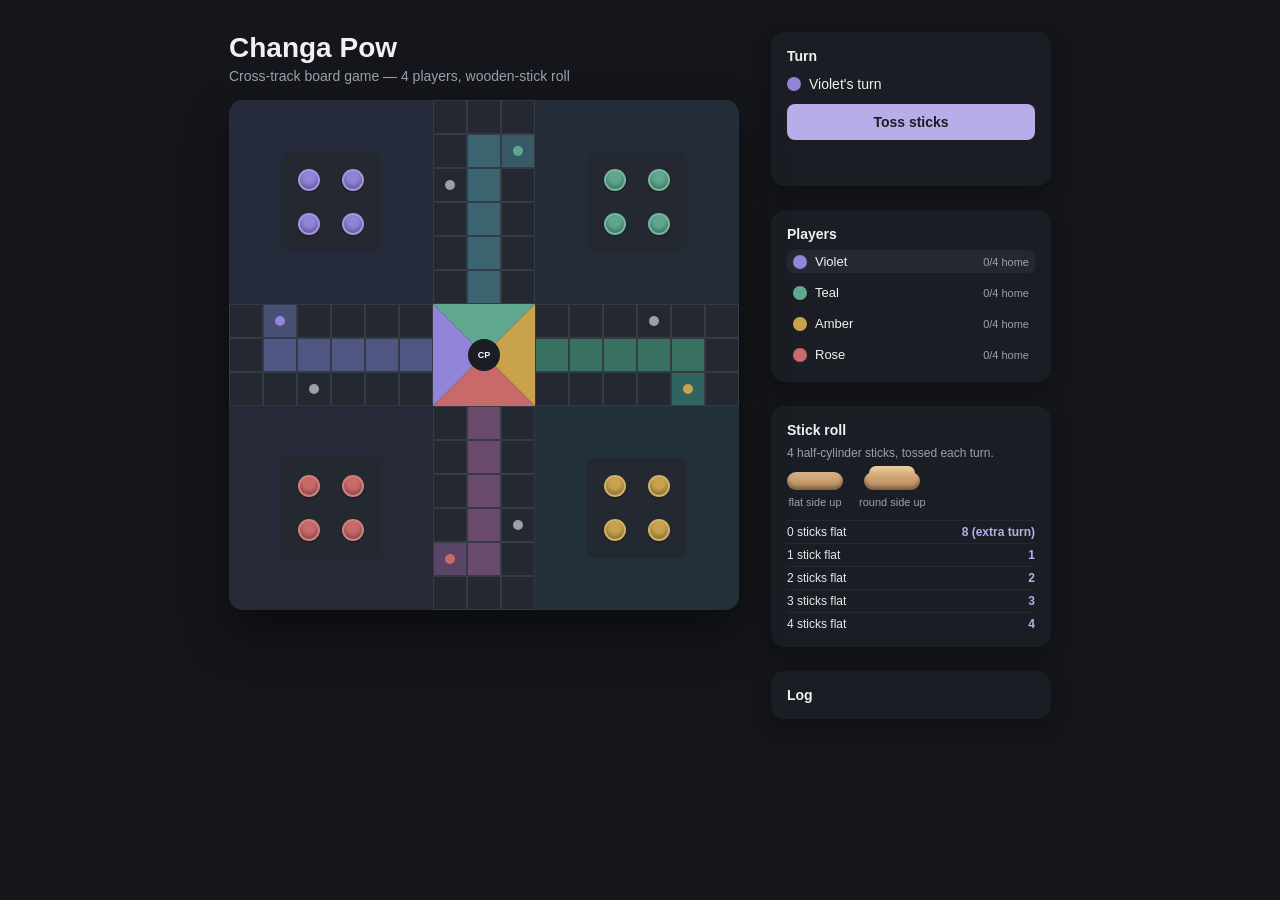
==== index.html @ e9c2d5ba "Implement playable Changa Pow board game Recreate the cross-track board design as a static HTML/CSS/" ====
<!DOCTYPE html>
<html lang="en">
<head>
<meta charset="utf-8">
<meta name="viewport" content="width=device-width, initial-scale=1">
<title>Changa Pow</title>
<link rel="stylesheet" href="style.css">
</head>
<body>
  <div class="app">
    <div class="board-col">
      <div class="titleblock">
        <div class="title">Changa Pow</div>
        <div class="subtitle">Cross-track board game — 4 players, wooden-stick roll</div>
      </div>
      <div class="board" id="board"></div>
    </div>

    <div class="sidebar">
      <div class="card">
        <div class="card-title">Turn</div>
        <div id="turnIndicator" class="turn-indicator"></div>
        <button id="rollBtn" class="roll-btn">Toss sticks</button>
        <div id="rollResult" class="roll-result"></div>
      </div>

      <div class="card">
        <div class="card-title">Players</div>
        <div id="playersList" class="players-list"></div>
      </div>

      <div class="card">
        <div class="card-title">Stick roll</div>
        <div class="card-sub">4 half-cylinder sticks, tossed each turn.</div>
        <div class="sticks-demo">
          <div class="stick-demo">
            <div class="stick"></div>
            <div class="stick-label">flat side up</div>
          </div>
          <div class="stick-demo">
            <div class="stick stick-round"></div>
            <div class="stick-label">round side up</div>
          </div>
        </div>
        <div class="score-table">
          <div class="score-row"><span>0 sticks flat</span><span class="score">8 (extra turn)</span></div>
          <div class="score-row"><span>1 stick flat</span><span class="score">1</span></div>
          <div class="score-row"><span>2 sticks flat</span><span class="score">2</span></div>
          <div class="score-row"><span>3 sticks flat</span><span class="score">3</span></div>
          <div class="score-row"><span>4 sticks flat</span><span class="score">4</span></div>
        </div>
      </div>

      <div class="card">
        <div class="card-title">Log</div>
        <div id="log" class="log"></div>
      </div>
    </div>
  </div>

  <div id="winOverlay" class="win-overlay hidden">
    <div class="win-card">
      <div id="winText"></div>
      <button id="newGameBtn" class="roll-btn">New game</button>
    </div>
  </div>

  <script src="game.js"></script>
</body>
</html>
---- style.css ----
:root {
  --color-bg: #14161b;
  --neutral-900: #1a1d23;
  --neutral-800: #242830;
  --neutral-700: #343a46;
  --neutral-300: #9aa1ad;
  --neutral-100: #e6e8eb;
  --color-text: #f0f1f3;
  --radius-md: 14px;
  --radius-sm: 8px;
  --shadow-lg: 0 24px 48px rgba(0,0,0,0.45);
  --space-2: 8px;
  --space-3: 12px;
  --space-4: 16px;
  --space-6: 24px;
  --space-8: 32px;
  --accent-300: #b9ade9;
  --cell: 34px;

  --violet: #9184d9;
  --teal: #5fa88f;
  --amber: #c9a24d;
  --rose: #c96a6a;
}

* { box-sizing: border-box; }

body {
  margin: 0;
  background: var(--color-bg);
  color: var(--color-text);
  font-family: -apple-system, BlinkMacSystemFont, "Segoe UI", Roboto, sans-serif;
}

.app {
  min-height: 100vh;
  padding: var(--space-8);
  display: flex;
  flex-wrap: wrap;
  gap: var(--space-8);
  align-items: flex-start;
  justify-content: center;
}

.board-col {
  display: flex;
  flex-direction: column;
  gap: var(--space-4);
}

.titleblock .title {
  font-weight: 600;
  font-size: 28px;
}

.titleblock .subtitle {
  color: var(--neutral-300);
  font-size: 14px;
  margin-top: 4px;
}

.board {
  position: relative;
  display: grid;
  grid-template-columns: repeat(15, var(--cell));
  grid-template-rows: repeat(15, var(--cell));
  background: var(--neutral-900);
  border-radius: var(--radius-md);
  box-shadow: var(--shadow-lg);
  overflow: hidden;
}

.cell {
  display: flex;
  align-items: center;
  justify-content: center;
  position: relative;
  border: 1px solid var(--neutral-700);
  background: var(--neutral-800);
}

.cell.safe::after {
  content: "";
  width: 10px;
  height: 10px;
  border-radius: 50%;
  background: var(--neutral-300);
}

.cell.start-marker::after {
  content: "";
  width: 10px;
  height: 10px;
  border-radius: 50%;
  background: var(--marker-color, var(--neutral-300));
}

.yard {
  display: flex;
  align-items: center;
  justify-content: center;
}

.yard-panel {
  width: 100px;
  height: 100px;
  background: var(--neutral-800);
  border-radius: var(--radius-sm);
  display: grid;
  grid-template-columns: 1fr 1fr;
  grid-template-rows: 1fr 1fr;
  gap: 8px;
  padding: 10px;
}

.center-hub {
  grid-column: 7 / 10;
  grid-row: 7 / 10;
  position: relative;
  background: var(--neutral-800);
}

.center-hub .tri {
  position: absolute;
  inset: 0;
}

.center-badge {
  position: absolute;
  left: 50%;
  top: 50%;
  width: 32px;
  height: 32px;
  transform: translate(-50%, -50%);
  border-radius: 50%;
  background: var(--neutral-900);
  display: flex;
  align-items: center;
  justify-content: center;
  font-size: 9px;
  font-weight: 600;
  z-index: 2;
}

.token {
  width: 20px;
  height: 20px;
  border-radius: 50%;
  box-shadow: inset 0 -3px 4px rgba(0,0,0,0.3), 0 1px 2px rgba(0,0,0,0.4);
  cursor: pointer;
  border: 2px solid rgba(255,255,255,0.15);
  transition: transform 0.15s ease;
}

.token:hover {
  transform: scale(1.12);
}

.token.movable {
  box-shadow: 0 0 0 3px rgba(255,255,255,0.55), inset 0 -3px 4px rgba(0,0,0,0.3);
}

.yard-panel .token {
  width: 22px;
  height: 22px;
  justify-self: center;
  align-self: center;
}

.cell-tokens {
  display: flex;
  flex-wrap: wrap;
  align-items: center;
  justify-content: center;
  gap: 1px;
}

.cell-tokens .token {
  width: 16px;
  height: 16px;
}

/* Sidebar */
.sidebar {
  width: 280px;
  display: flex;
  flex-direction: column;
  gap: var(--space-6);
}

.card {
  background: var(--neutral-900);
  border-radius: var(--radius-md);
  box-shadow: 0 8px 20px rgba(0,0,0,0.3);
  padding: var(--space-4);
}

.card-title {
  font-weight: 600;
  font-size: 14px;
}

.card-sub {
  color: var(--neutral-300);
  font-size: 12px;
  margin: var(--space-2) 0 var(--space-3);
}

.turn-indicator {
  display: flex;
  align-items: center;
  gap: var(--space-2);
  margin: var(--space-3) 0;
  font-size: 14px;
}

.turn-dot {
  width: 14px;
  height: 14px;
  border-radius: 50%;
}

.roll-btn {
  width: 100%;
  padding: 10px;
  border-radius: var(--radius-sm);
  border: none;
  background: var(--accent-300);
  color: #1a1d23;
  font-weight: 600;
  font-size: 14px;
  cursor: pointer;
}

.roll-btn:disabled {
  opacity: 0.5;
  cursor: not-allowed;
}

.roll-result {
  margin-top: var(--space-3);
  font-size: 13px;
  color: var(--neutral-100);
  min-height: 18px;
}

.players-list {
  display: flex;
  flex-direction: column;
  gap: var(--space-2);
  margin-top: var(--space-2);
}

.player-row {
  display: flex;
  align-items: center;
  gap: var(--space-2);
  font-size: 13px;
  padding: 4px 6px;
  border-radius: 6px;
}

.player-row.active {
  background: var(--neutral-800);
}

.player-dot {
  width: 14px;
  height: 14px;
  border-radius: 50%;
  flex: none;
}

.player-name {
  flex: 1;
}

.player-progress {
  color: var(--neutral-300);
  font-size: 11px;
}

.sticks-demo {
  display: flex;
  gap: var(--space-4);
  margin-bottom: var(--space-3);
}

.stick-demo {
  display: flex;
  flex-direction: column;
  align-items: center;
  gap: 6px;
}

.stick {
  width: 56px;
  height: 18px;
  border-radius: 9px;
  background: linear-gradient(180deg, #d8b487, #b8895c);
  box-shadow: inset 0 -3px 4px rgba(0,0,0,0.35);
  position: relative;
}

.stick-round::before {
  content: "";
  position: absolute;
  left: 5px;
  right: 5px;
  top: -6px;
  height: 14px;
  border-radius: 7px 7px 0 0;
  background: linear-gradient(180deg, #ecceA0, #c99a68);
}

.stick-label {
  font-size: 11px;
  color: var(--neutral-300);
}

.score-table {
  display: flex;
  flex-direction: column;
  gap: 4px;
}

.score-row {
  display: flex;
  justify-content: space-between;
  font-size: 12px;
  color: var(--neutral-100);
  border-top: 1px solid var(--neutral-800);
  padding-top: 4px;
}

.score-row .score {
  color: var(--accent-300);
  font-weight: 600;
}

.log {
  display: flex;
  flex-direction: column-reverse;
  gap: 4px;
  max-height: 180px;
  overflow-y: auto;
  font-size: 12px;
  color: var(--neutral-300);
}

.win-overlay {
  position: fixed;
  inset: 0;
  background: rgba(0,0,0,0.6);
  display: flex;
  align-items: center;
  justify-content: center;
  z-index: 10;
}

.win-overlay.hidden {
  display: none;
}

.win-card {
  background: var(--neutral-900);
  padding: var(--space-8);
  border-radius: var(--radius-md);
  text-align: center;
  box-shadow: var(--shadow-lg);
}

#winText {
  font-size: 20px;
  font-weight: 600;
  margin-bottom: var(--space-4);
}

@media (max-width: 700px) {
  :root { --cell: 22px; }
  .sidebar { width: 100%; max-width: 460px; }
  .yard-panel { width: 60px; height: 60px; gap: 4px; padding: 6px; }
  .yard-panel .token { width: 14px; height: 14px; }
}
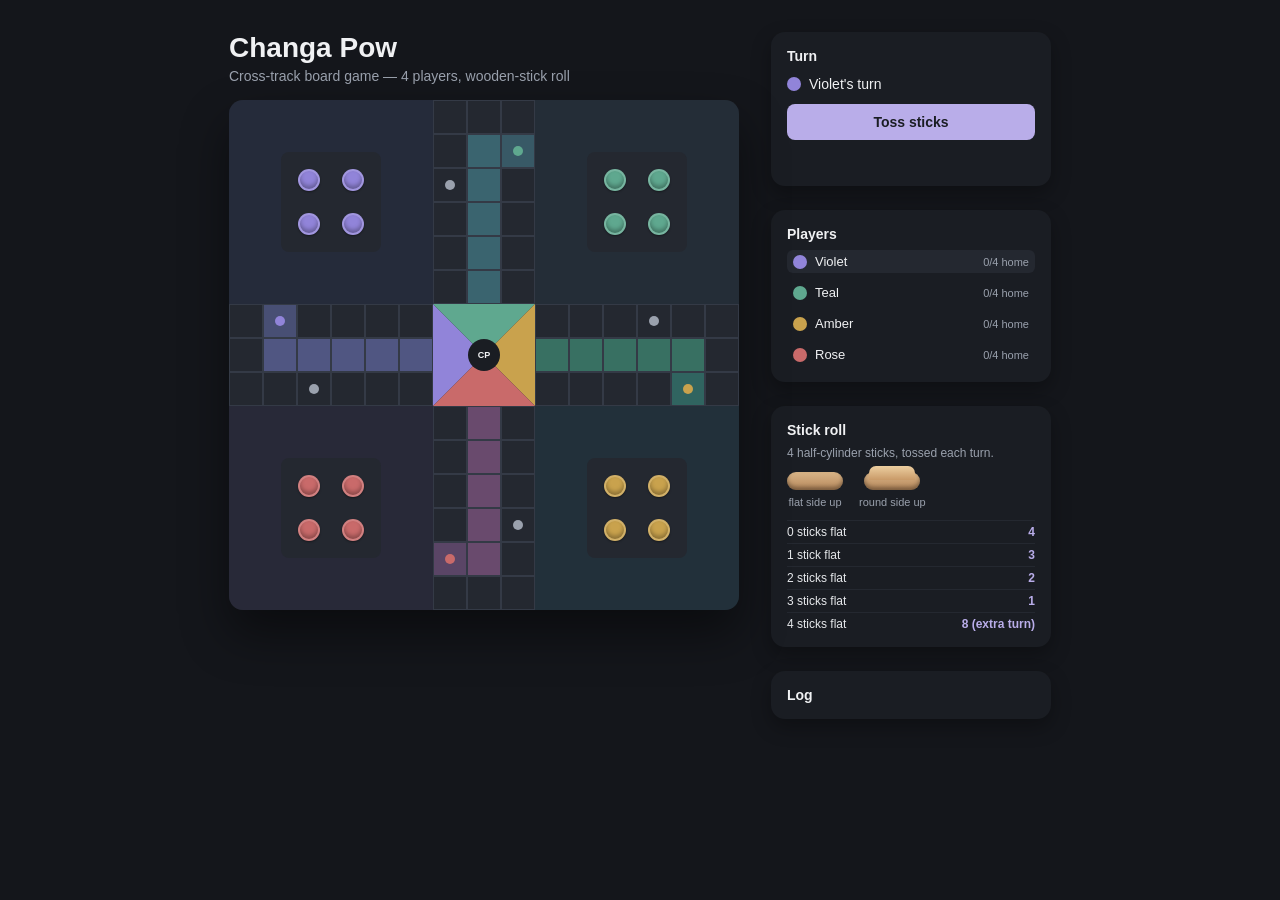
==== commit fd178ecd: "Fix stick-roll scoring: all-flat is the jackpot, not all-round The scoring table had it backwards: 4" ====
--- a/index.html
+++ b/index.html
@@ -43,11 +43,11 @@
           </div>
         </div>
         <div class="score-table">
-          <div class="score-row"><span>0 sticks flat</span><span class="score">8 (extra turn)</span></div>
-          <div class="score-row"><span>1 stick flat</span><span class="score">1</span></div>
+          <div class="score-row"><span>0 sticks flat</span><span class="score">4</span></div>
+          <div class="score-row"><span>1 stick flat</span><span class="score">3</span></div>
           <div class="score-row"><span>2 sticks flat</span><span class="score">2</span></div>
-          <div class="score-row"><span>3 sticks flat</span><span class="score">3</span></div>
-          <div class="score-row"><span>4 sticks flat</span><span class="score">4</span></div>
+          <div class="score-row"><span>3 sticks flat</span><span class="score">1</span></div>
+          <div class="score-row"><span>4 sticks flat</span><span class="score">8 (extra turn)</span></div>
         </div>
       </div>
 
